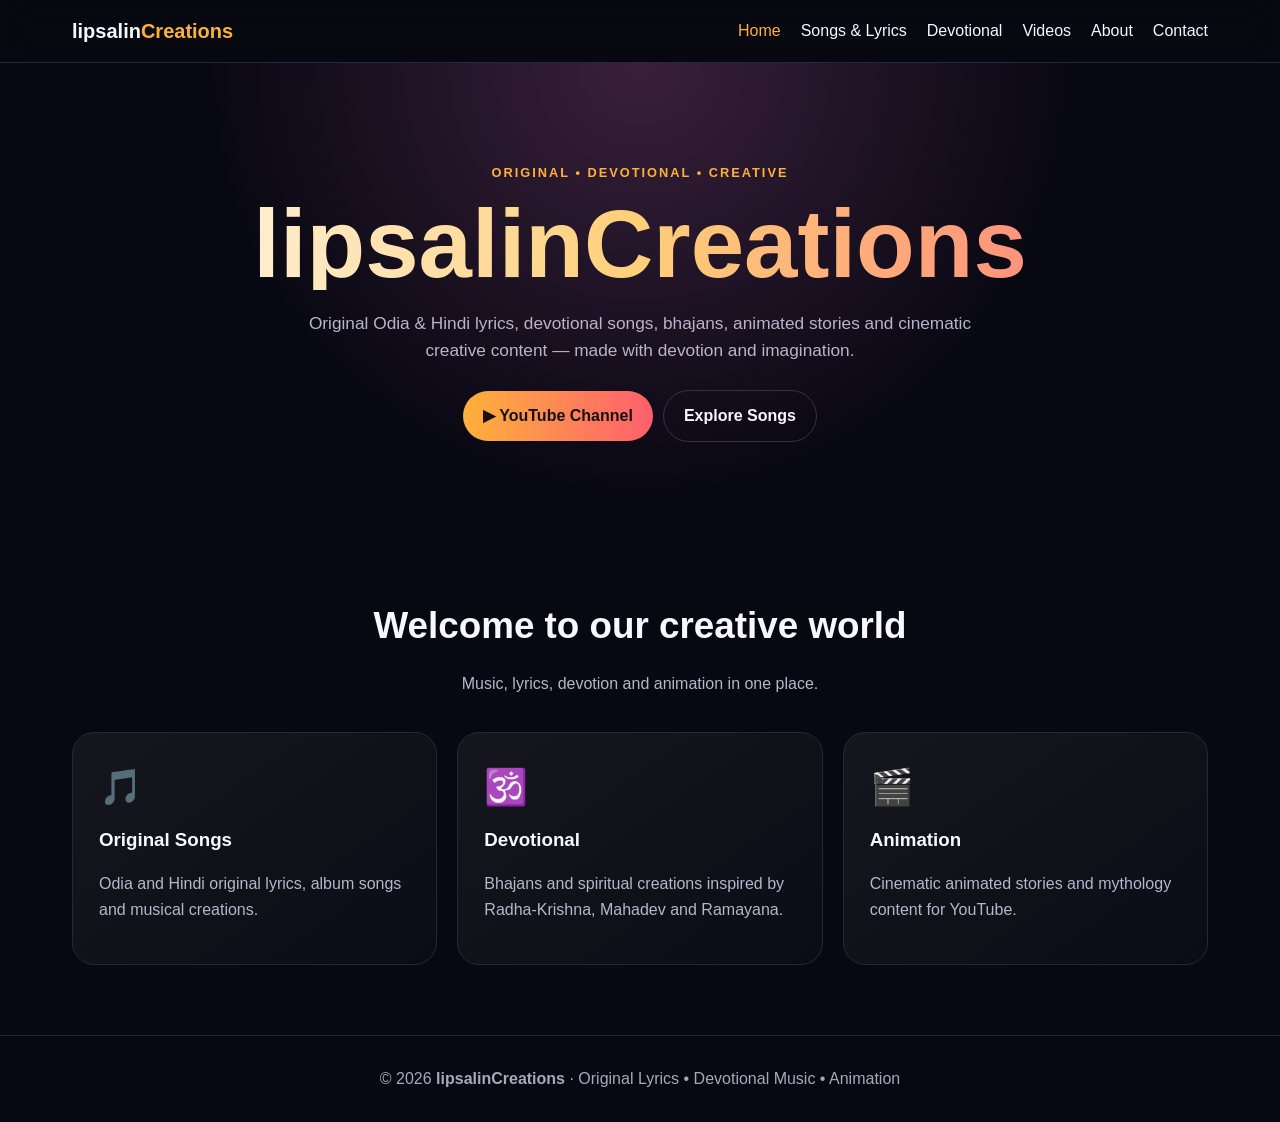
==== index.html @ e410ac11 "Add files via upload lipsalincreations/ │ ├── index.html ├── songs.html ├── devotional.html ├──" ====
<!doctype html><html lang="en"><head><meta charset="utf-8"><meta name="viewport" content="width=device-width,initial-scale=1"><title>Home | lipsalinCreations</title><meta name="description" content="lipsalinCreations — original lyrics, devotional music, bhajans and animation."><link rel="stylesheet" href="style.css"></head><body><nav class="nav"><div class="navin"><a class="brand" href="index.html">lipsalin<span>Creations</span></a><div class="links">
<a class="active" href="index.html">Home</a>
<a class="" href="songs.html">Songs & Lyrics</a>
<a class="" href="devotional.html">Devotional</a>
<a class="" href="videos.html">Videos</a>
<a class="" href="about.html">About</a>
<a class="" href="contact.html">Contact</a></div><span class="mobile">☰</span></div></nav><header class="hero"><div class="eyebrow">Original • Devotional • Creative</div><h1>lipsalinCreations</h1><p>Original Odia & Hindi lyrics, devotional songs, bhajans, animated stories and cinematic creative content — made with devotion and imagination.</p><a class="btn primary" href="https://www.youtube.com/" target="_blank">▶ YouTube Channel</a><a class="btn" href="songs.html">Explore Songs</a></header><main class="wrap"><div class="title"><h2>Welcome to our creative world</h2><p>Music, lyrics, devotion and animation in one place.</p></div><div class="grid"><div class="card"><div class="icon">🎵</div><h3>Original Songs</h3><p class="muted">Odia and Hindi original lyrics, album songs and musical creations.</p></div><div class="card"><div class="icon">🕉️</div><h3>Devotional</h3><p class="muted">Bhajans and spiritual creations inspired by Radha-Krishna, Mahadev and Ramayana.</p></div><div class="card"><div class="icon">🎬</div><h3>Animation</h3><p class="muted">Cinematic animated stories and mythology content for YouTube.</p></div></div></main><footer class="footer">© 2026 <strong>lipsalinCreations</strong> · Original Lyrics • Devotional Music • Animation</footer></body></html>
---- style.css ----
*{box-sizing:border-box}html{scroll-behavior:smooth}body{margin:0;font-family:Arial,Helvetica,sans-serif;background:#080812;color:#f8f7ff;line-height:1.6}a{color:inherit;text-decoration:none}.nav{position:sticky;top:0;z-index:20;background:rgba(8,8,18,.88);backdrop-filter:blur(14px);border-bottom:1px solid #27263d}.navin{max-width:1180px;margin:auto;padding:15px 22px;display:flex;align-items:center;justify-content:space-between}.brand{font-weight:900;font-size:1.25rem}.brand span{color:#ffb13b}.links{display:flex;gap:20px}.links a:hover,.active{color:#ffb13b!important}.hero{padding:100px 22px 80px;text-align:center;background:radial-gradient(circle at 50% 0,#3a203b 0,#080812 55%)}.hero h1{font-size:clamp(3rem,8vw,6rem);line-height:.95;margin:15px 0;background:linear-gradient(90deg,#fff,#ffcf79,#ff6f7d);-webkit-background-clip:text;color:transparent}.hero p{max-width:720px;margin:20px auto;color:#b7b5c9;font-size:1.08rem}.eyebrow{color:#ffb13b;font-weight:800;letter-spacing:2px;text-transform:uppercase;font-size:.8rem}.btn{display:inline-block;padding:12px 20px;border-radius:999px;border:1px solid #34324b;font-weight:800;margin:5px}.primary{background:linear-gradient(90deg,#ffb13b,#ff5f6d);color:#171016;border:0}.wrap{max-width:1180px;margin:auto;padding:70px 22px}.title{text-align:center;margin-bottom:35px}.title h2{font-size:2.3rem;margin:0 0 8px}.title p,.muted{color:#b7b5c9}.grid{display:grid;grid-template-columns:repeat(3,1fr);gap:20px}.card{background:linear-gradient(145deg,rgba(255,255,255,.055),rgba(255,255,255,.015));border:1px solid #27263d;border-radius:22px;padding:26px}.card h3{margin:10px 0}.icon{font-size:2.2rem}.tags span{display:inline-block;padding:7px 11px;margin:4px;border-radius:999px;background:#1b1a2e;color:#ddd9ea;font-size:.85rem}.banner{border:1px solid #302e47;border-radius:26px;padding:35px;background:linear-gradient(120deg,#1b1325,#101021);display:flex;justify-content:space-between;align-items:center;gap:25px}.video{aspect-ratio:16/9;background:#111120;border-radius:18px;display:grid;place-items:center;border:1px solid #29283e}.video a{font-size:2.5rem}.form{max-width:700px;margin:auto}.form input,.form textarea{width:100%;margin:8px 0;padding:14px;border-radius:12px;border:1px solid #303047;background:#111120;color:white}.form textarea{min-height:150px}.footer{border-top:1px solid #27263d;text-align:center;padding:30px 20px;color:#aaa7bb}.mobile{display:none}@media(max-width:800px){.links{display:none}.mobile{display:block}.grid{grid-template-columns:1fr}.banner{display:block}.hero{padding-top:75px}}
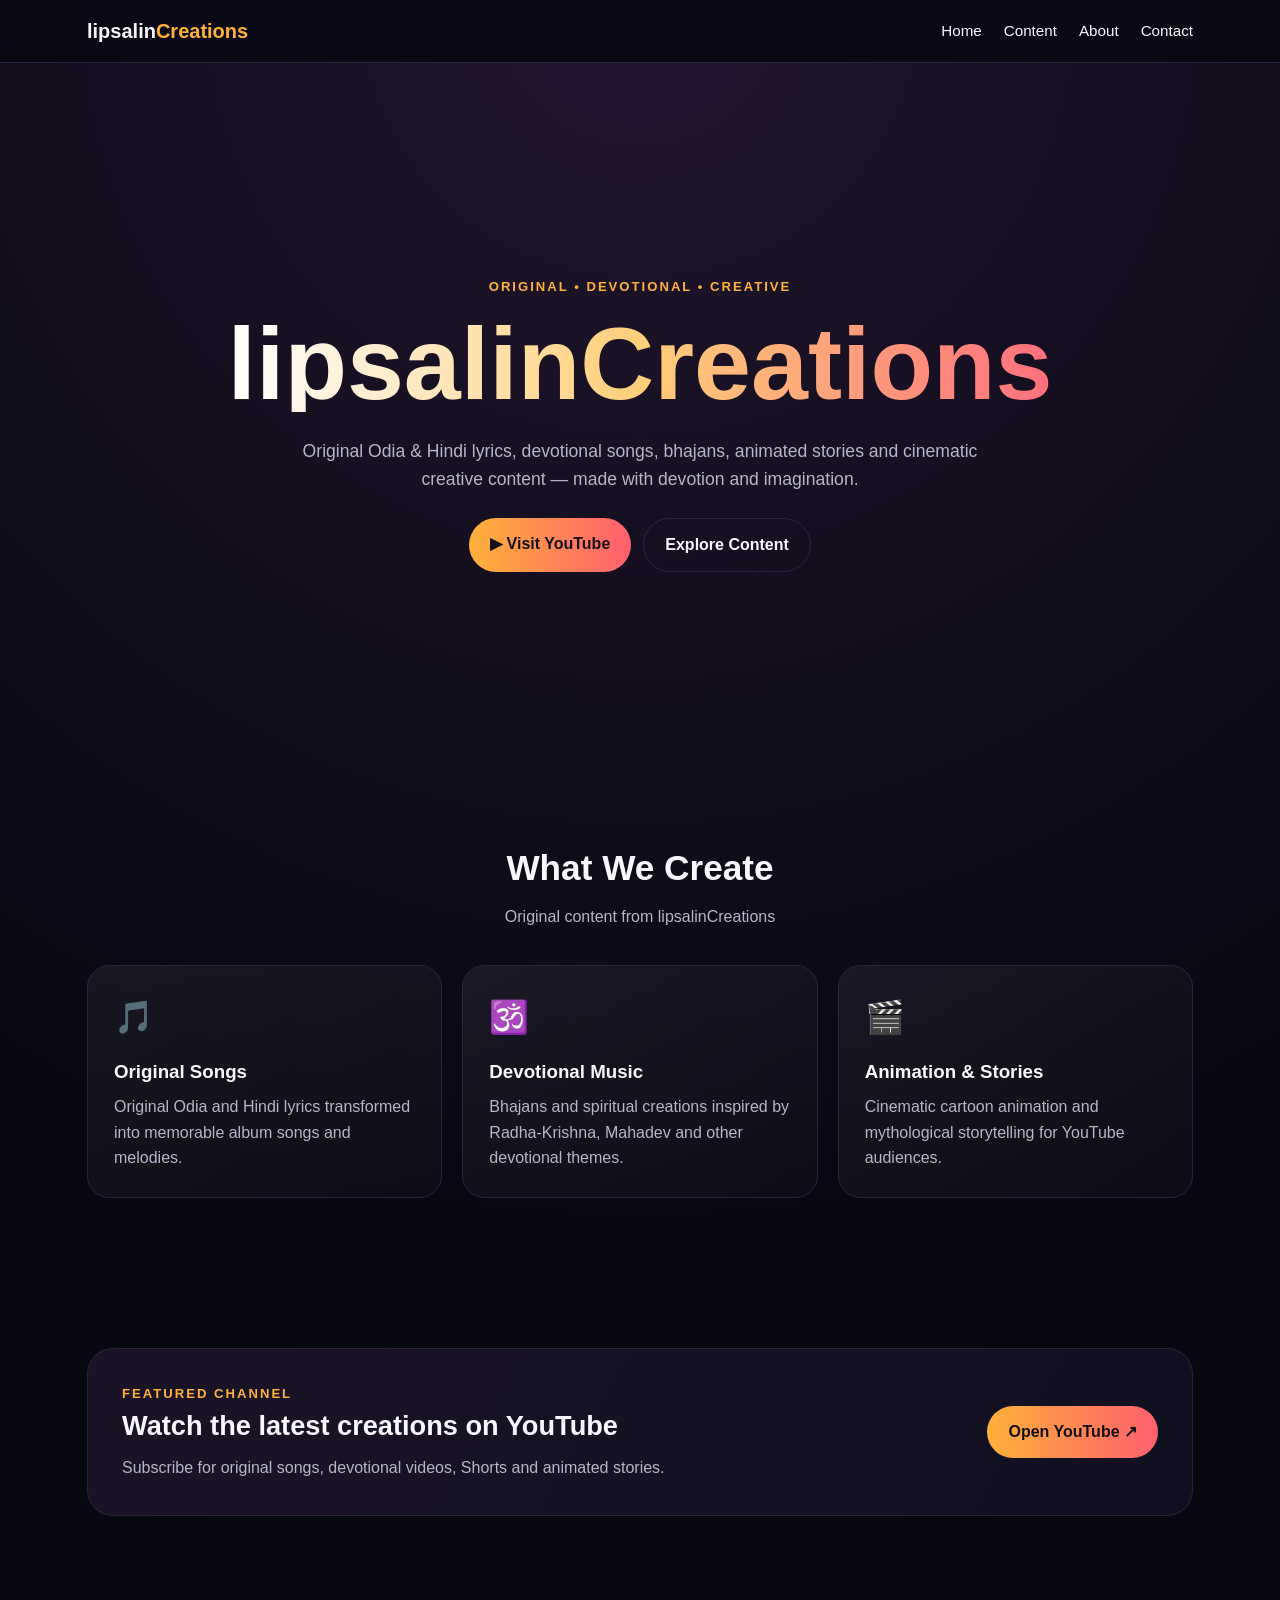
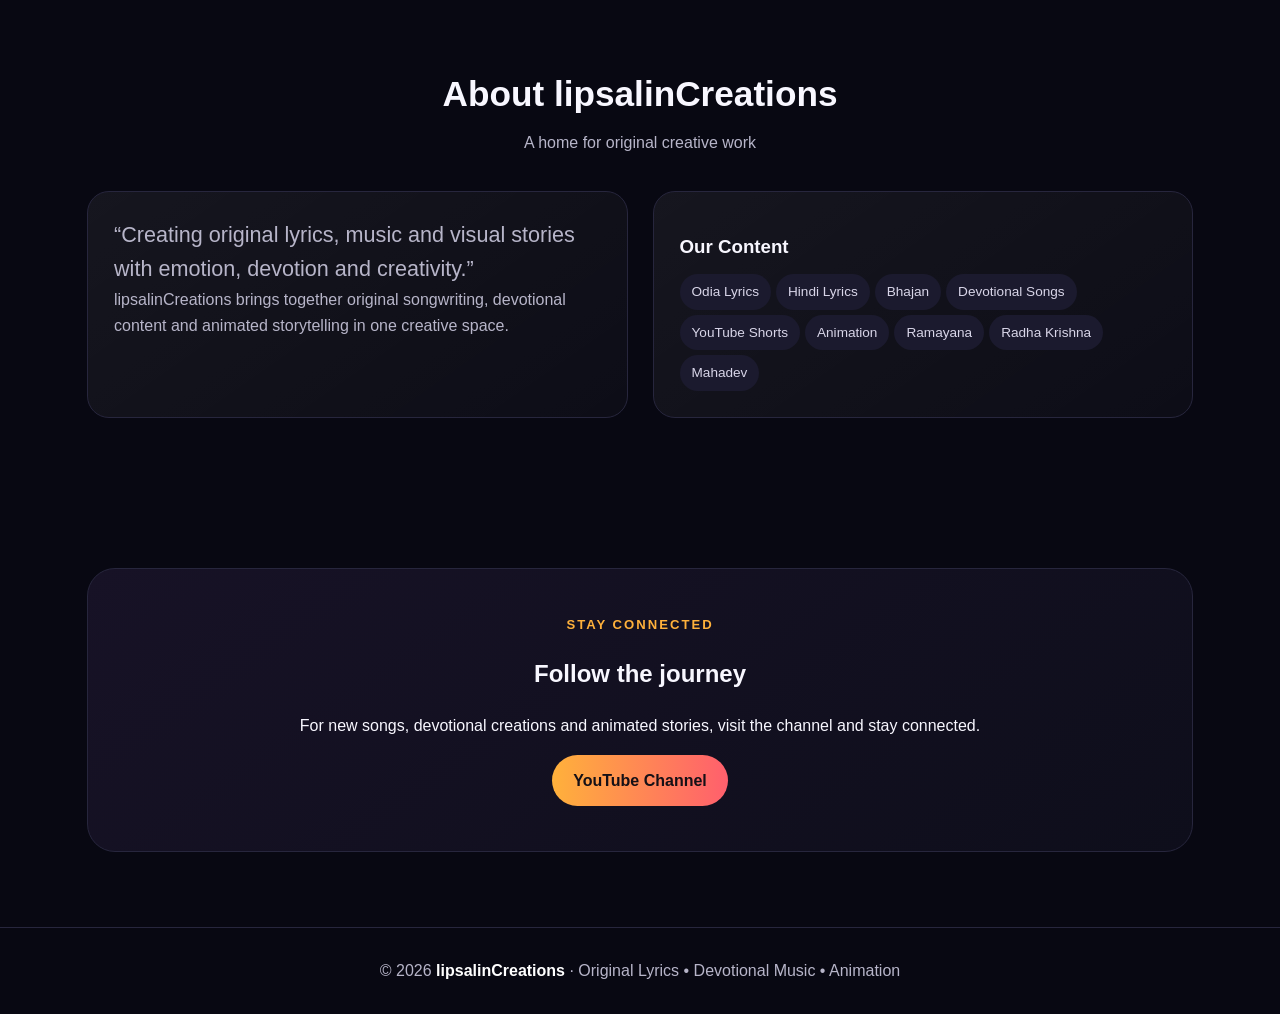
==== commit ebdc82dd: "Add files via upload" ====
--- a/index.html
+++ b/index.html
@@ -1,7 +1,88 @@
-<!doctype html><html lang="en"><head><meta charset="utf-8"><meta name="viewport" content="width=device-width,initial-scale=1"><title>Home | lipsalinCreations</title><meta name="description" content="lipsalinCreations — original lyrics, devotional music, bhajans and animation."><link rel="stylesheet" href="style.css"></head><body><nav class="nav"><div class="navin"><a class="brand" href="index.html">lipsalin<span>Creations</span></a><div class="links">
-<a class="active" href="index.html">Home</a>
-<a class="" href="songs.html">Songs & Lyrics</a>
-<a class="" href="devotional.html">Devotional</a>
-<a class="" href="videos.html">Videos</a>
-<a class="" href="about.html">About</a>
-<a class="" href="contact.html">Contact</a></div><span class="mobile">☰</span></div></nav><header class="hero"><div class="eyebrow">Original • Devotional • Creative</div><h1>lipsalinCreations</h1><p>Original Odia & Hindi lyrics, devotional songs, bhajans, animated stories and cinematic creative content — made with devotion and imagination.</p><a class="btn primary" href="https://www.youtube.com/" target="_blank">▶ YouTube Channel</a><a class="btn" href="songs.html">Explore Songs</a></header><main class="wrap"><div class="title"><h2>Welcome to our creative world</h2><p>Music, lyrics, devotion and animation in one place.</p></div><div class="grid"><div class="card"><div class="icon">🎵</div><h3>Original Songs</h3><p class="muted">Odia and Hindi original lyrics, album songs and musical creations.</p></div><div class="card"><div class="icon">🕉️</div><h3>Devotional</h3><p class="muted">Bhajans and spiritual creations inspired by Radha-Krishna, Mahadev and Ramayana.</p></div><div class="card"><div class="icon">🎬</div><h3>Animation</h3><p class="muted">Cinematic animated stories and mythology content for YouTube.</p></div></div></main><footer class="footer">© 2026 <strong>lipsalinCreations</strong> · Original Lyrics • Devotional Music • Animation</footer></body></html>+<!DOCTYPE html>
+<html lang="en">
+<head>
+<meta charset="UTF-8">
+<meta name="viewport" content="width=device-width, initial-scale=1.0">
+<title>lipsalinCreations | Original Lyrics • Devotional Music • Animation</title>
+<meta name="description" content="lipsalinCreations — Original Odia and Hindi lyrics, devotional songs, bhajans and cartoon animated stories.">
+<style>
+:root{--bg:#080812;--card:#121225;--text:#f8f7ff;--muted:#b7b5c9;--accent:#ffb13b;--accent2:#ff5f6d;--line:#27263d}
+*{box-sizing:border-box}html{scroll-behavior:smooth}body{margin:0;font-family:Arial,Helvetica,sans-serif;background:radial-gradient(circle at top,#21152d 0,#080812 45%);color:var(--text);line-height:1.6}
+a{color:inherit;text-decoration:none}.nav{position:sticky;top:0;z-index:10;background:rgba(8,8,18,.85);backdrop-filter:blur(14px);border-bottom:1px solid var(--line)}
+.navin{max-width:1150px;margin:auto;padding:15px 22px;display:flex;align-items:center;justify-content:space-between}.brand{font-weight:800;font-size:1.25rem}.brand span{color:var(--accent)}
+.links{display:flex;gap:22px;font-size:.95rem}.links a:hover{color:var(--accent)}
+.hero{min-height:78vh;display:grid;place-items:center;text-align:center;padding:90px 22px 70px}
+.hero-inner{max-width:900px}.eyebrow{color:var(--accent);font-weight:700;letter-spacing:2px;text-transform:uppercase;font-size:.82rem}
+h1{font-size:clamp(3rem,8vw,6.6rem);line-height:.95;margin:18px 0;background:linear-gradient(90deg,#fff,#ffcf79,#ff6f7d);-webkit-background-clip:text;background-clip:text;color:transparent}
+.hero p{max-width:700px;margin:25px auto;color:var(--muted);font-size:1.1rem}.buttons{display:flex;gap:12px;justify-content:center;flex-wrap:wrap}.btn{padding:13px 21px;border-radius:999px;border:1px solid var(--line);font-weight:700}.primary{background:linear-gradient(90deg,var(--accent),var(--accent2));color:#151016;border:0}.btn:hover{transform:translateY(-2px)}
+section{max-width:1150px;margin:auto;padding:75px 22px}.section-title{text-align:center;margin-bottom:35px}.section-title h2{font-size:2.2rem;margin:0 0 8px}.section-title p{color:var(--muted);margin:0}
+.grid{display:grid;grid-template-columns:repeat(3,1fr);gap:20px}.card{background:linear-gradient(145deg,rgba(255,255,255,.055),rgba(255,255,255,.018));border:1px solid var(--line);border-radius:22px;padding:26px;transition:.25s}.card:hover{transform:translateY(-5px);border-color:#4a4664}.icon{font-size:2rem}.card h3{margin:14px 0 7px}.card p{color:var(--muted);margin:0}
+.video{background:linear-gradient(120deg,#1b1325,#101021);border-radius:26px;padding:34px;border:1px solid var(--line);display:flex;align-items:center;justify-content:space-between;gap:30px}.video h3{font-size:1.7rem;margin:0 0 8px}.video p{color:var(--muted);margin:0}
+.pill{display:inline-block;margin:5px 5px 0 0;padding:7px 12px;border-radius:999px;background:#1b1a2e;color:#d8d5e8;font-size:.85rem}
+.about{display:grid;grid-template-columns:1fr 1fr;gap:25px;align-items:stretch}.quote{font-size:1.35rem;color:#eee}
+.contact{text-align:center;background:linear-gradient(145deg,#171226,#0e0e1b);border:1px solid var(--line);border-radius:28px;padding:45px}
+footer{border-top:1px solid var(--line);padding:30px 22px;text-align:center;color:var(--muted)}footer strong{color:#fff}
+@media(max-width:800px){.links{display:none}.grid,.about{grid-template-columns:1fr}.video{display:block}.video .btn{display:inline-block;margin-top:22px}}
+</style>
+</head>
+<body>
+<nav class="nav">
+  <div class="navin">
+    <a class="brand" href="#home">lipsalin<span>Creations</span></a>
+    <div class="links">
+      <a href="#home">Home</a><a href="#content">Content</a><a href="#about">About</a><a href="#contact">Contact</a>
+    </div>
+  </div>
+</nav>
+
+<header class="hero" id="home">
+  <div class="hero-inner">
+    <div class="eyebrow">Original • Devotional • Creative</div>
+    <h1>lipsalinCreations</h1>
+    <p>Original Odia & Hindi lyrics, devotional songs, bhajans, animated stories and cinematic creative content — made with devotion and imagination.</p>
+    <div class="buttons">
+      <a class="btn primary" href="https://www.youtube.com/" target="_blank">▶ Visit YouTube</a>
+      <a class="btn" href="#content">Explore Content</a>
+    </div>
+  </div>
+</header>
+
+<section id="content">
+  <div class="section-title"><h2>What We Create</h2><p>Original content from lipsalinCreations</p></div>
+  <div class="grid">
+    <article class="card"><div class="icon">🎵</div><h3>Original Songs</h3><p>Original Odia and Hindi lyrics transformed into memorable album songs and melodies.</p></article>
+    <article class="card"><div class="icon">🕉️</div><h3>Devotional Music</h3><p>Bhajans and spiritual creations inspired by Radha-Krishna, Mahadev and other devotional themes.</p></article>
+    <article class="card"><div class="icon">🎬</div><h3>Animation & Stories</h3><p>Cinematic cartoon animation and mythological storytelling for YouTube audiences.</p></article>
+  </div>
+</section>
+
+<section>
+  <div class="video">
+    <div><div class="eyebrow">Featured Channel</div><h3>Watch the latest creations on YouTube</h3><p>Subscribe for original songs, devotional videos, Shorts and animated stories.</p></div>
+    <a class="btn primary" href="https://www.youtube.com/" target="_blank">Open YouTube ↗</a>
+  </div>
+</section>
+
+<section id="about">
+  <div class="section-title"><h2>About lipsalinCreations</h2><p>A home for original creative work</p></div>
+  <div class="about">
+    <div class="card"><p class="quote">“Creating original lyrics, music and visual stories with emotion, devotion and creativity.”</p><p>lipsalinCreations brings together original songwriting, devotional content and animated storytelling in one creative space.</p></div>
+    <div class="card">
+      <h3>Our Content</h3>
+      <span class="pill">Odia Lyrics</span><span class="pill">Hindi Lyrics</span><span class="pill">Bhajan</span><span class="pill">Devotional Songs</span><span class="pill">YouTube Shorts</span><span class="pill">Animation</span><span class="pill">Ramayana</span><span class="pill">Radha Krishna</span><span class="pill">Mahadev</span>
+    </div>
+  </div>
+</section>
+
+<section id="contact">
+  <div class="contact">
+    <div class="eyebrow">Stay Connected</div>
+    <h2>Follow the journey</h2>
+    <p>For new songs, devotional creations and animated stories, visit the channel and stay connected.</p>
+    <div class="buttons"><a class="btn primary" href="https://www.youtube.com/" target="_blank">YouTube Channel</a></div>
+  </div>
+</section>
+
+<footer>© 2026 <strong>lipsalinCreations</strong> · Original Lyrics • Devotional Music • Animation</footer>
+</body>
+</html>
